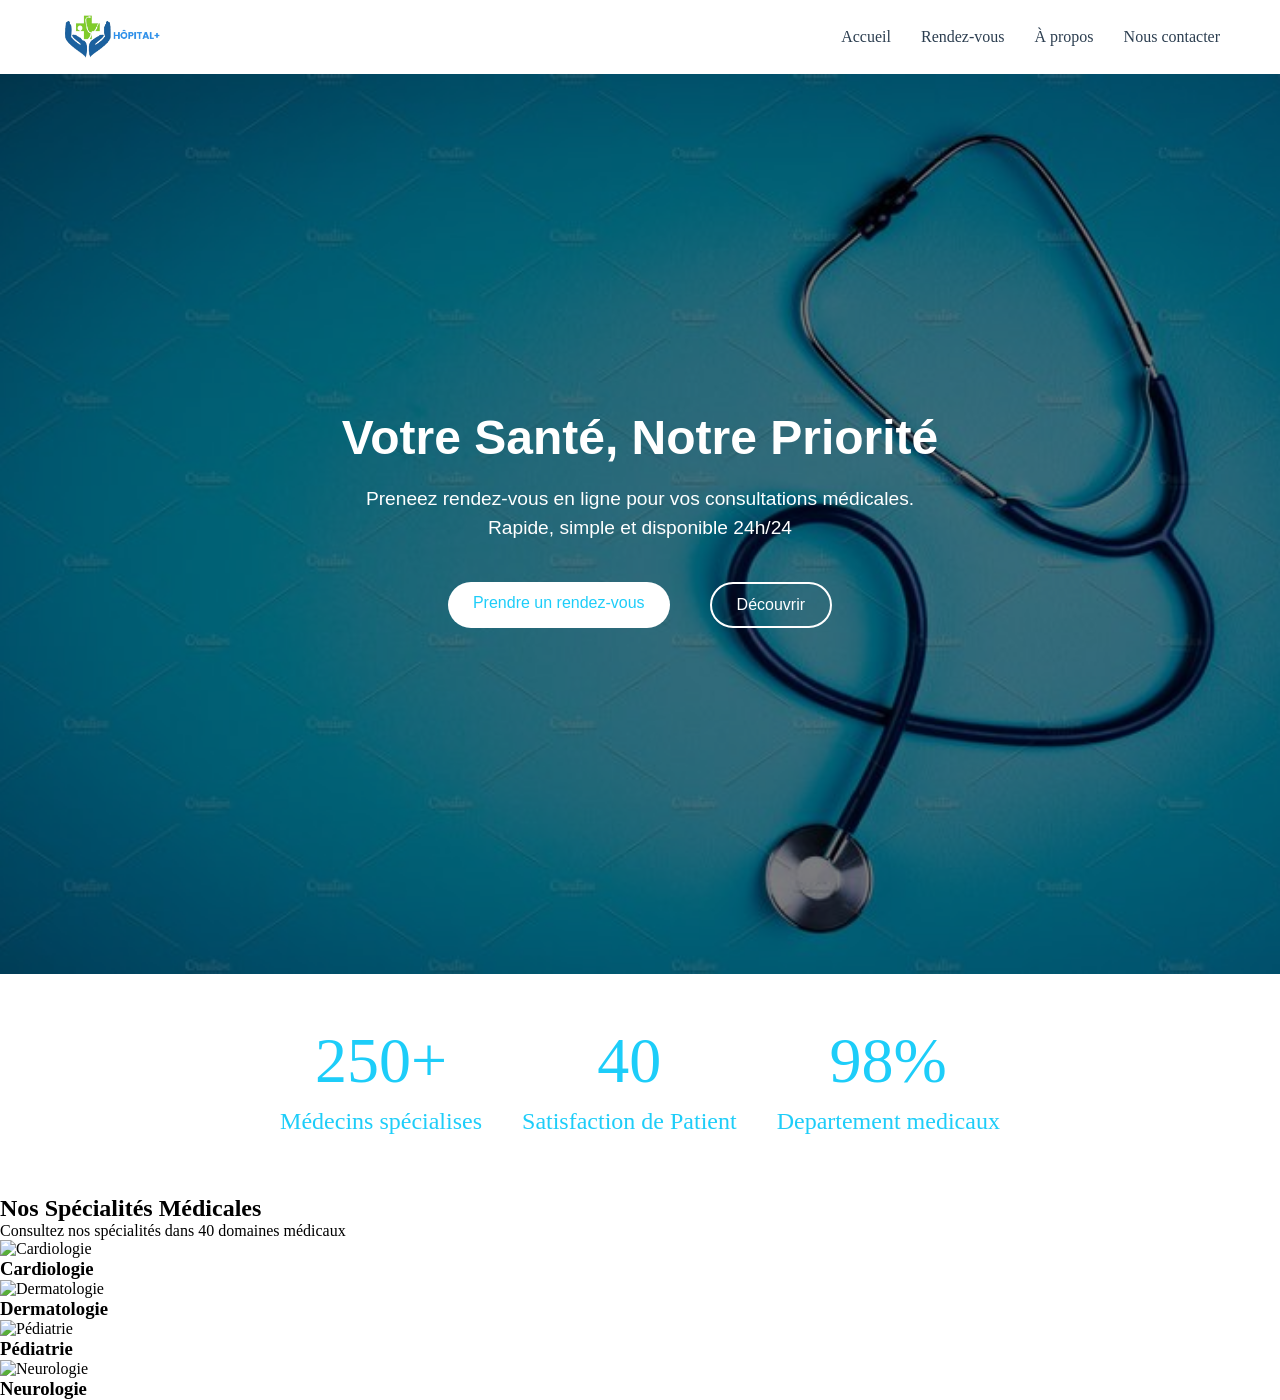
==== index.html @ 2ad8efd1 "creation de la section specialites" ====
<!DOCTYPE html>
<html lang="en">

<head>
  <meta charset="UTF-8">
  <meta name="viewport" content="width=device-width, initial-scale=1.0">
  <link rel="stylesheet" href="CSS/accueil.css">
  <title>Accueil</title>
</head>

<body>
  <header class="header">
    <div class="container">


      <div class="logo">
        <img src="IMAGES/logo-removebg-preview.png" alt="Hôpital+">
      </div>
      <nav class="navbar">
        <ul>
          <li><a href="index.html">Accueil</a></li>
          <li><a href="rendez-vous.html">Rendez-vous</a></li>
          <li><a href="a-propos.html">À propos</a></li>
          <li><a href="nous-contacter.html">Nous contacter</a></li>
        </ul>
      </nav>
    </div>
    <div class="bgimg">
      <img src="IMAGES/bgaccueil.jpg" alt="">
      <h1>Votre Santé, Notre Priorité</h1>
      <p>Preneez rendez-vous en ligne pour vos consultations médicales. Rapide, simple et disponible
        24h/24
      </p>
      <div class="buttons">
        <a href="rendezvous.html" class="rdv">Prendre un rendez-vous</a>
        <a href="apropos.html" class="dcvr">Découvrir</a>
      </div>
    </div>
  </header>
 <section class="statistiques">
    <div class="container">
      
      <div class="stats">
        <div class="stat">
          <p>250+</p>
          <span>Médecins spécialises </span>
        </div>
        <div class="stat">
          <p>40</p>
          <span>Satisfaction de Patient</span>
        </div>
        <div class="stat">
            <p>98%</p>
          <span>Departement medicaux</span>
        
        </div>
      </div>
      
      
    </div>
  </section>
  <section class="specialite">
        <h2>Nos Spécialités Médicales</h2>
        <p>Consultez nos  spécialités dans 40 domaines médicaux</p>
        <div class="specialite-container">
            <div class="specialite-item">
                <img src="IMAGES/cardiologie.jpg" alt="Cardiologie">
                <h3>Cardiologie</h3>
            </div>
            <div class="specialite-item">
                <img src="IMAGES/dermatologie.jpg" alt="Dermatologie">
                <h3>Dermatologie</h3>
            </div>
            <div class="specialite-item">
                <img src="IMAGES/pediatrie.jpg" alt="Pédiatrie">
                <h3>Pédiatrie</h3>
            </div>
            <div class="specialite-item">
                <img src="IMAGES/neurologie.jpg" alt="Neurologie">
                <h3>Neurologie</h3>
            </div>  

  </section>

</body>

</html>
---- CSS/accueil.css ----
@import url('https://fonts.googleapis.com/css2?family=Roboto:ital,wght@0,100..900;1,100..900&display=swap');
* {
  margin: 0;
  padding: 0;
  box-sizing: border-box;
}


.header {
  background-color: #ffffff;
  /* border-bottom: 1px solid #ddd; */
}


.container {
  max-width: 1200px;
  margin: 0 auto;
  padding: 10px 20px;

  display: flex;
  justify-content: space-between;
  align-items: center;
}


.logo img {
  height: 50px;
}


.navbar ul {
  list-style: none;
  display: flex;
  gap: 30px;
}

.navbar a {
  text-decoration: none;
  color: #2c3e50;
  font-size: 16px;
  transition: color 0.3s;
}

.navbar a:hover {
  color: #3498db;
}

.bgimg {
  position: relative;
  width: 100%;
  height: 100vh;
  overflow: hidden;
  font-family: Arial, sans-serif;
}


.bgimg img {
  position: absolute;
  width: 100%;
  height: 100%;
  object-fit: cover;
  top: 0;
  left: 0;
  z-index: 1;
}


.bgimg::after {
  content: "";
  position: absolute;
  width: 100%;
  height: 100%;
  top: 0;
  left: 0;
  background: rgba(0, 0, 0, 0.5);
  z-index: 2;
}

.bgimg {
  position: relative;
  width: 100%;
  height: 100vh;
  overflow: hidden;
  font-family: Arial, sans-serif;
  display: flex;
  flex-direction: column;
  justify-content: center;
  align-items: center;
}


.bgimg img {
  position: absolute;
  width: 100%;
  height: 100%;
  object-fit: cover;
  top: 0;
  left: 0;
  z-index: 1;
}

.buttons {
  display: flex;
  gap: 20px;
  justify-content: center;
}

.bgimg::after {
  content: "";
  position: absolute;
  width: 100%;
  height: 100%;
  background: rgba(0, 0, 0, 0.5);
  top: 0;
  left: 0;
  z-index: 2;
}


.bgimg h1,
.bgimg p,
.bgimg a {
  position: relative;
  z-index: 3;
  color: white;
  text-align: center;
}


.bgimg h1 {
  font-size: 3rem;
  margin-bottom: 20px;
}


.bgimg p {
  max-width: 600px;
  margin-bottom: 30px;
  font-size: 1.2rem;
  line-height: 1.5;
}

/* Liens en boutons */
.bgimg a {
  text-decoration: none;
  padding: 12px 25px;
  margin: 10px;
  border-radius: 30px;
  font-size: 1rem;
  transition: 0.3s;
  display: inline-block;
}


.rdv {
  background-color: #ffff;
  /* color: #3498db; */
  
}

.buttons a {
  color: #1DCDF9;

}
.buttons .dcvr {
  color: white;
}

.rdv:hover {
  background-color: #1DCDF9;
}


.dcvr {
  border: 2px solid white;
  color: white;
}

.dcvr:hover {
  background-color: white;
  color: #1DCDF9;
}
.statistiques {
  display: flex;
  
  flex-direction: row;
 
}

.statistiques .stats {
  text-align: center;
  display: flex;
  flex-direction: row;
  padding: 20px;
}

.statistiques .stat {
  text-align: center;
  display: flex;
  flex-direction: column;
  padding: 20px;
}
.statistiques .stat span {
 
  font-size: 1.5rem;
  color: #1DCDF9;
  margin-bottom: 10px;
}

.statistiques .stat p {
   font-size: 4rem;
  color: #1DCDF9;
  margin-bottom: 10px;
 
}
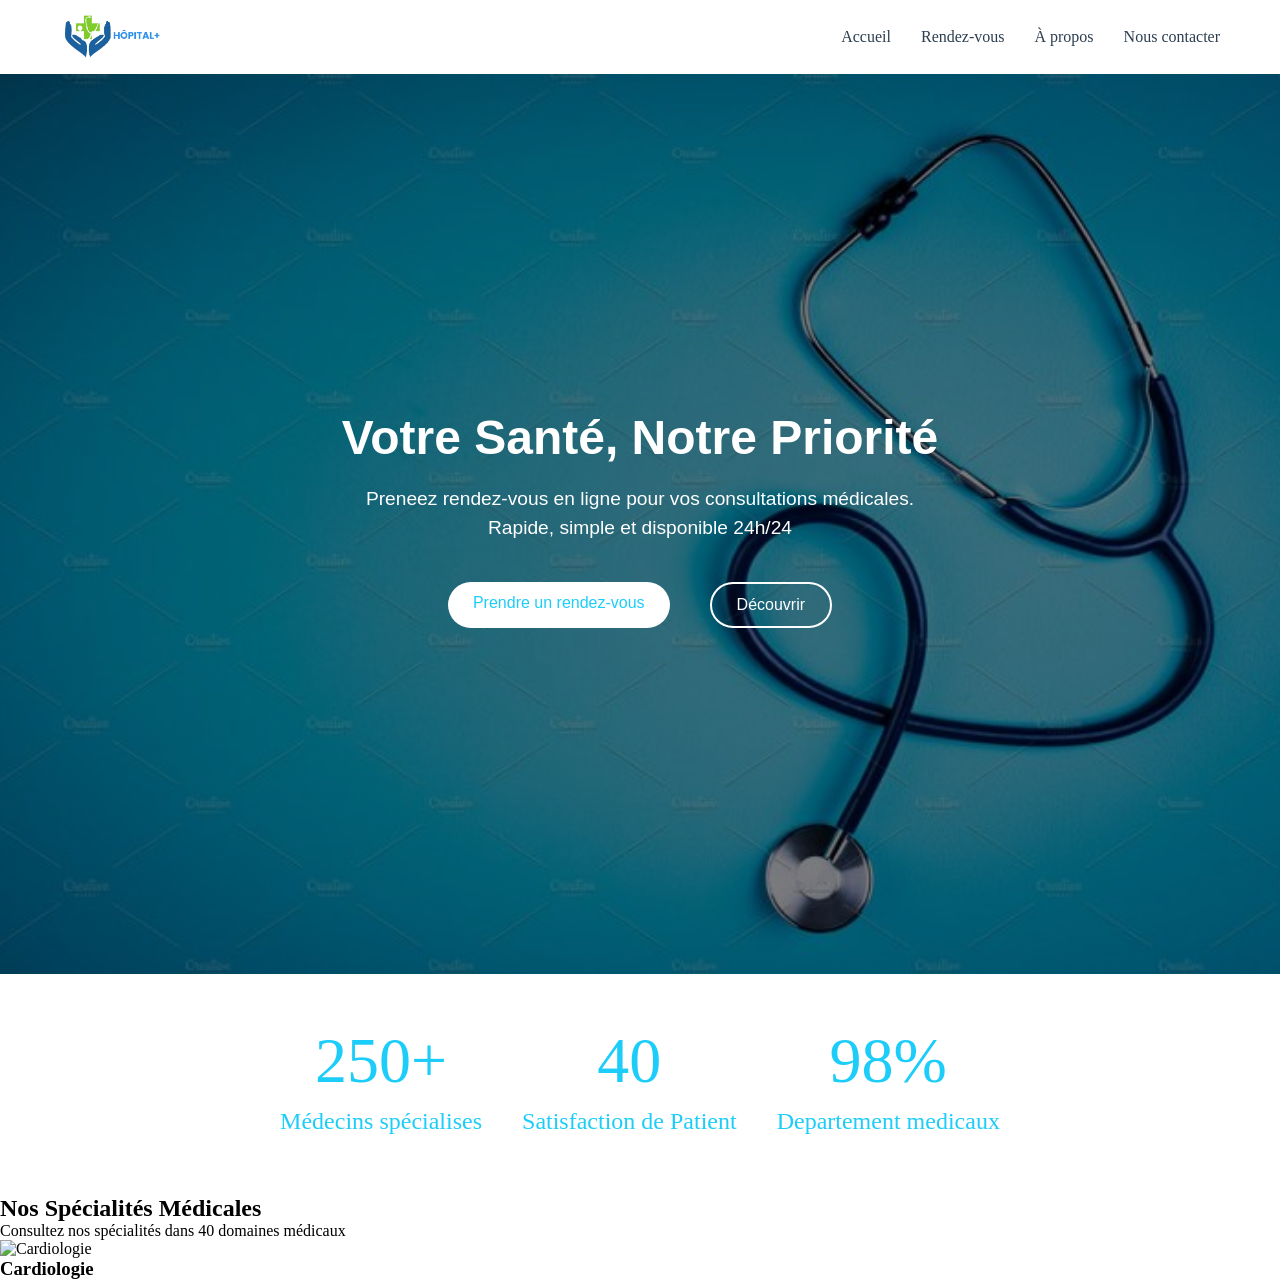
==== commit 791fd394: "la ration  la sction speccialits" ====
--- a/index.html
+++ b/index.html
@@ -67,18 +67,7 @@
                 <img src="IMAGES/cardiologie.jpg" alt="Cardiologie">
                 <h3>Cardiologie</h3>
             </div>
-            <div class="specialite-item">
-                <img src="IMAGES/dermatologie.jpg" alt="Dermatologie">
-                <h3>Dermatologie</h3>
-            </div>
-            <div class="specialite-item">
-                <img src="IMAGES/pediatrie.jpg" alt="Pédiatrie">
-                <h3>Pédiatrie</h3>
-            </div>
-            <div class="specialite-item">
-                <img src="IMAGES/neurologie.jpg" alt="Neurologie">
-                <h3>Neurologie</h3>
-            </div>  
+        </div>
 
   </section>
 
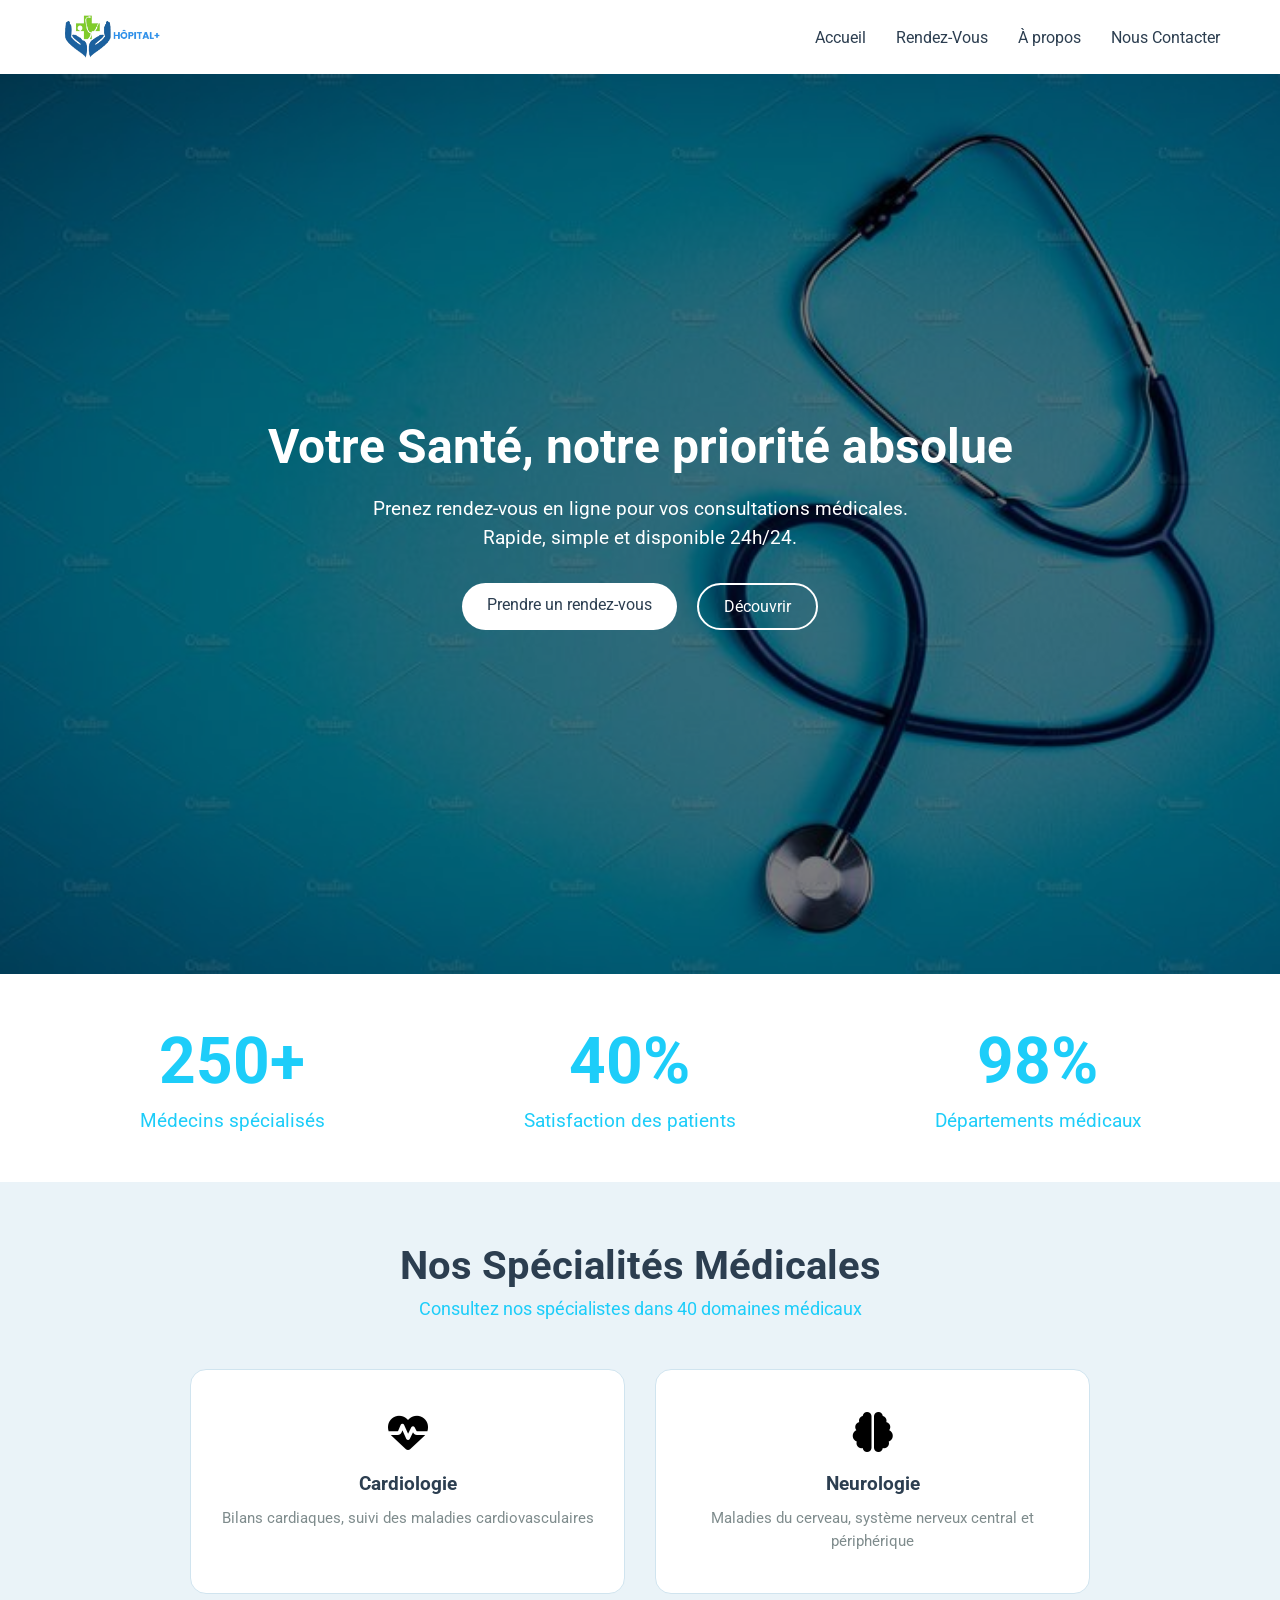
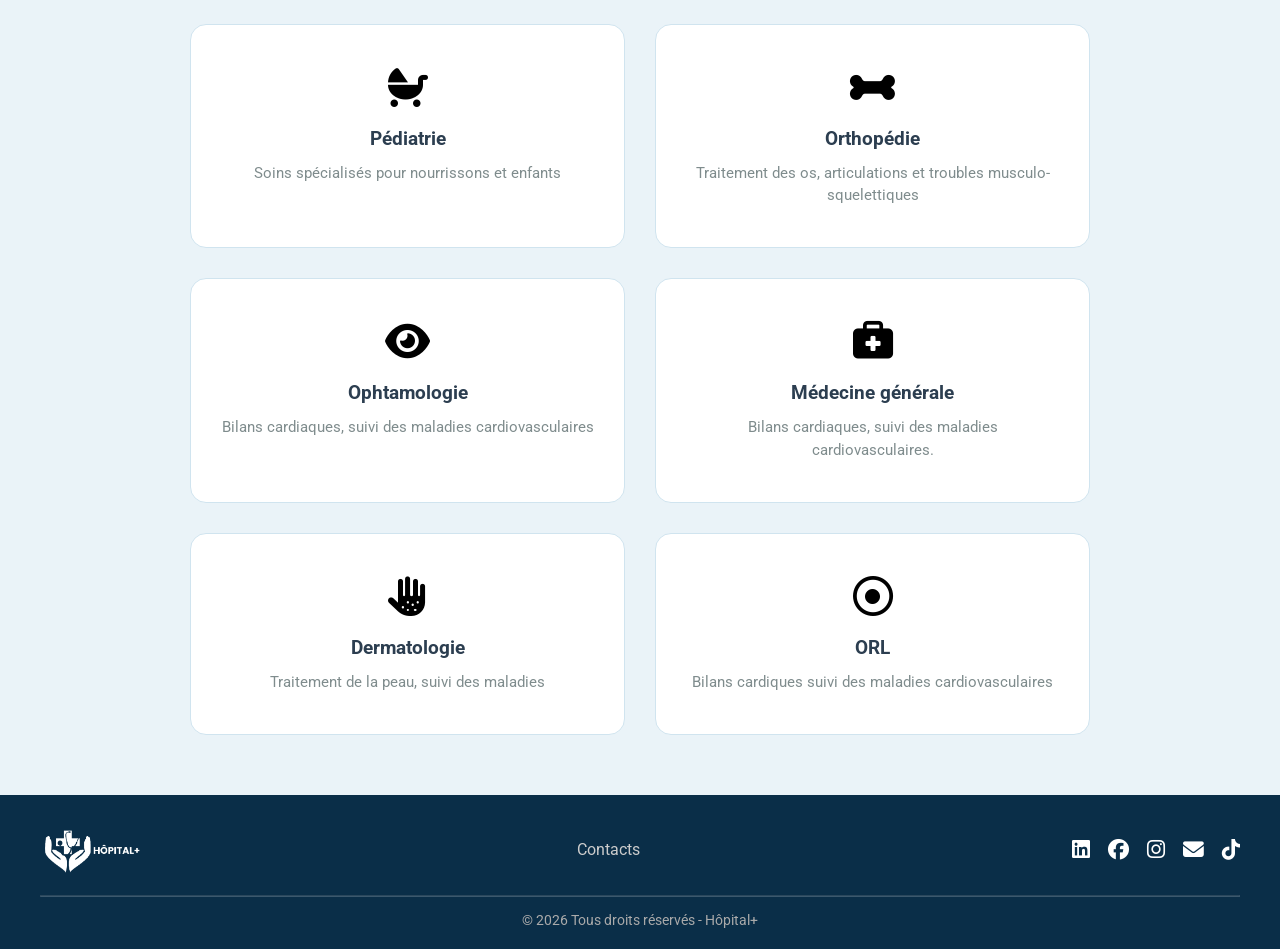
==== commit 3c6afeed: "modification des pages accueil , rendez-vous, a propos" ====
--- a/index.html
+++ b/index.html
@@ -1,9 +1,10 @@
 <!DOCTYPE html>
-<html lang="en">
+<html lang="fr">
 
 <head>
   <meta charset="UTF-8">
   <meta name="viewport" content="width=device-width, initial-scale=1.0">
+  <link rel="stylesheet" href="https://cdnjs.cloudflare.com/ajax/libs/font-awesome/6.5.0/css/all.min.css" />
   <link rel="stylesheet" href="CSS/accueil.css">
   <title>Accueil</title>
 </head>
@@ -11,65 +12,121 @@
 <body>
   <header class="header">
     <div class="container">
-
-
       <div class="logo">
         <img src="IMAGES/logo-removebg-preview.png" alt="Hôpital+">
       </div>
       <nav class="navbar">
         <ul>
           <li><a href="index.html">Accueil</a></li>
-          <li><a href="rendez-vous.html">Rendez-vous</a></li>
+          <li><a href="rendezvous.html">Rendez-Vous</a></li>
           <li><a href="a-propos.html">À propos</a></li>
-          <li><a href="nous-contacter.html">Nous contacter</a></li>
+          <li><a href="nous-contacter.html">Nous Contacter</a></li>
         </ul>
       </nav>
     </div>
     <div class="bgimg">
       <img src="IMAGES/bgaccueil.jpg" alt="">
-      <h1>Votre Santé, Notre Priorité</h1>
-      <p>Preneez rendez-vous en ligne pour vos consultations médicales. Rapide, simple et disponible
-        24h/24
-      </p>
+      <h1>Votre Santé, notre priorité absolue</h1>
+      <p>Prenez rendez-vous en ligne pour vos consultations médicales. Rapide, simple et disponible 24h/24.</p>
       <div class="buttons">
         <a href="rendezvous.html" class="rdv">Prendre un rendez-vous</a>
         <a href="apropos.html" class="dcvr">Découvrir</a>
       </div>
     </div>
   </header>
- <section class="statistiques">
+
+  <section class="statistiques">
     <div class="container">
-      
       <div class="stats">
         <div class="stat">
           <p>250+</p>
-          <span>Médecins spécialises </span>
+          <span>Médecins spécialisés</span>
         </div>
         <div class="stat">
-          <p>40</p>
-          <span>Satisfaction de Patient</span>
+          <p>40%</p>
+          <span>Satisfaction des patients</span>
         </div>
         <div class="stat">
-            <p>98%</p>
-          <span>Departement medicaux</span>
-        
+          <p>98%</p>
+          <span>Départements médicaux</span>
         </div>
       </div>
-      
-      
     </div>
   </section>
+
   <section class="specialite">
-        <h2>Nos Spécialités Médicales</h2>
-        <p>Consultez nos  spécialités dans 40 domaines médicaux</p>
-        <div class="specialite-container">
-            <div class="specialite-item">
-                <img src="IMAGES/cardiologie.jpg" alt="Cardiologie">
-                <h3>Cardiologie</h3>
-            </div>
-        </div>
+  <h2>Nos Spécialités Médicales</h2>
+  <p>Consultez nos spécialistes dans 40 domaines médicaux</p>
+  <div class="specialite-container">
 
-  </section>
+    <div class="specialite-item">
+      <span class="icon"><i class="fa-solid fa-heart-pulse"></i></span>
+      <h3>Cardiologie</h3>
+      <p>Bilans cardiaques, suivi des maladies cardiovasculaires</p>
+    </div>
+
+    <div class="specialite-item">
+      <span class="icon"><i class="fa-solid fa-brain"></i></span>
+      <h3>Neurologie</h3>
+      <p>Maladies du cerveau, système nerveux central et périphérique</p>
+    </div>
+
+    <div class="specialite-item">
+      <span class="icon"><i class="fa-solid fa-baby-carriage"></i></span>
+      <h3>Pédiatrie</h3>
+      <p>Soins spécialisés pour nourrissons et enfants</p>
+    </div>
+
+    <div class="specialite-item">
+      <span class="icon"><i class="fa-solid fa-bone"></i></span>
+      <h3>Orthopédie</h3>
+      <p>Traitement des os, articulations et troubles musculo-squelettiques</p>
+    </div>
+
+
+    <div class="specialite-item">
+      <span class="icon"><i class="fa-solid fa-eye"></i></span>
+      <h3>Ophtamologie</h3>
+      <p>Bilans cardiaques, suivi des maladies cardiovasculaires</p>
+    </div>
+    <div class="specialite-item">
+      <span class="icon"><i class="fa-solid fa-briefcase-medical"></i></span>
+      <h3>Médecine générale</h3>
+      <p>Bilans cardiaques, suivi des maladies cardiovasculaires.</p>
+    </div>
+    <div class="specialite-item">
+      <span class="icon"><i class="fa-solid fa-hand-dots"></i></span>
+      <h3>Dermatologie</h3>
+      <p>Traitement de la peau, suivi des maladies</p>
+    </div>
+    <div class="specialite-item">
+      <span class="icon"><i class="fa-regular fa-circle-dot"></i></span>
+      <h3>ORL</h3>
+      <p>Bilans cardiques suivi des maladies cardiovasculaires</p>
+    </div>
+
+  </div>
+</section>
+ <!-- FOOTER -->
+  <footer class="footer">
+    <div class="footer-container">
+      <div class="footer-logo">
+        <img src="IMAGES/logo-removebg-preview.png" alt="Hôpital+">
+      </div>
+      <div class="footer-links">
+        <span>Contacts</span>
+      </div>
+      <div class="footer-socials">
+        <a href="#"><i class="fa-brands fa-linkedin"></i></a>
+        <a href="#"><i class="fa-brands fa-facebook"></i></a>
+        <a href="#"><i class="fa-brands fa-instagram"></i></a>
+        <a href="#"><i class="fa-solid fa-envelope"></i></a>
+        <a href="#"><i class="fa-brands fa-tiktok"></i></a>
+      </div>
+    </div>
+    <hr>
+    <p class="footer-copy">&copy; 2026 Tous droits réservés - Hôpital+</p>
+  </footer>
 
 </body>
 
--- a/CSS/accueil.css
+++ b/CSS/accueil.css
@@ -1,32 +1,28 @@
-@import url('https://fonts.googleapis.com/css2?family=Roboto:ital,wght@0,100..900;1,100..900&display=swap');
+@import url("https://fonts.googleapis.com/css2?family=Roboto:ital,wght@0,100..900;1,100..900&display=swap");
+
 * {
   margin: 0;
   padding: 0;
   box-sizing: border-box;
-}
-
+  font-family: "Roboto", sans-serif;
+}
 
 .header {
   background-color: #ffffff;
-  /* border-bottom: 1px solid #ddd; */
-}
-
+}
 
 .container {
   max-width: 1200px;
   margin: 0 auto;
   padding: 10px 20px;
-
   display: flex;
   justify-content: space-between;
   align-items: center;
 }
-
 
 .logo img {
   height: 50px;
 }
-
 
 .navbar ul {
   list-style: none;
@@ -42,7 +38,7 @@
 }
 
 .navbar a:hover {
-  color: #3498db;
+  color: #1dcdf9;
 }
 
 .bgimg {
@@ -50,9 +46,11 @@
   width: 100%;
   height: 100vh;
   overflow: hidden;
-  font-family: Arial, sans-serif;
-}
-
+  display: flex;
+  flex-direction: column;
+  justify-content: center;
+  align-items: center;
+}
 
 .bgimg img {
   position: absolute;
@@ -63,7 +61,6 @@
   left: 0;
   z-index: 1;
 }
-
 
 .bgimg::after {
   content: "";
@@ -76,63 +73,20 @@
   z-index: 2;
 }
 
+.bgimg h1,
+.bgimg p,
 .bgimg {
   position: relative;
-  width: 100%;
-  height: 100vh;
-  overflow: hidden;
-  font-family: Arial, sans-serif;
-  display: flex;
-  flex-direction: column;
-  justify-content: center;
-  align-items: center;
-}
-
-
-.bgimg img {
-  position: absolute;
-  width: 100%;
-  height: 100%;
-  object-fit: cover;
-  top: 0;
-  left: 0;
-  z-index: 1;
-}
-
-.buttons {
-  display: flex;
-  gap: 20px;
-  justify-content: center;
-}
-
-.bgimg::after {
-  content: "";
-  position: absolute;
-  width: 100%;
-  height: 100%;
-  background: rgba(0, 0, 0, 0.5);
-  top: 0;
-  left: 0;
-  z-index: 2;
-}
-
-
-.bgimg h1,
-.bgimg p,
-.bgimg a {
-  position: relative;
   z-index: 3;
   color: white;
   text-align: center;
 }
-
 
 .bgimg h1 {
   font-size: 3rem;
   margin-bottom: 20px;
 }
 
-
 .bgimg p {
   max-width: 600px;
   margin-bottom: 30px;
@@ -140,34 +94,32 @@
   line-height: 1.5;
 }
 
-/* Liens en boutons */
+.buttons {
+  display: flex;
+  gap: 20px;
+  justify-content: center;
+  position: relative;
+  z-index: 3;
+}
+
 .bgimg a {
   text-decoration: none;
   padding: 12px 25px;
-  margin: 10px;
   border-radius: 30px;
   font-size: 1rem;
   transition: 0.3s;
   display: inline-block;
 }
 
-
-.rdv {
-  background-color: #ffff;
-  /* color: #3498db; */
-  
-}
-
-.buttons a {
-  color: #1DCDF9;
-
-}
-.buttons .dcvr {
-  color: white;
-}
+.rdv{
+  background-color: #ffffff;
+  color: #2c3e50;
+}
+
 
 .rdv:hover {
-  background-color: #1DCDF9;
+  background-color: #1dcdf9;
+  color: #ffffff;
 }
 
 
@@ -178,38 +130,202 @@
 
 .dcvr:hover {
   background-color: white;
+  color: #1dcdf9;
+}
+
+.statistiques {
+  padding: 40px 20px;
+}
+
+.statistiques .container {
+  justify-content: center;
+}
+
+.statistiques .stats {
+  display: flex;
+  flex-direction: row;
+  justify-content: space-around;
+  align-items: center;
+  width: 100%;
+  gap: 40px;
+}
+
+.statistiques .stat {
+  text-align: center;
+  display: flex;
+  flex-direction: column;
+  align-items: center;
+}
+
+.statistiques .stat p {
+  font-size: 4rem;
+  color: #1dcdf9;
+  margin-bottom: 10px;
+  font-weight: 700;
+}
+
+.statistiques .stat span {
+  font-size: 1.2rem;
+  color: #1dcdf9;
+}
+
+
+.specialite {
+  background-color: #eaf3f8;
+  padding: 60px 20px;
+  text-align: center;
+}
+
+.specialite h2 {
+  font-size: 2.5rem;
+  color: #2c3e50;
+  margin-bottom: 10px;
+}
+
+.specialite > p {
+  font-size: 1.1rem;
   color: #1DCDF9;
-}
-.statistiques {
-  display: flex;
-  
-  flex-direction: row;
- 
-}
-
-.statistiques .stats {
-  text-align: center;
-  display: flex;
-  flex-direction: row;
-  padding: 20px;
-}
-
-.statistiques .stat {
-  text-align: center;
-  display: flex;
-  flex-direction: column;
-  padding: 20px;
-}
-.statistiques .stat span {
- 
-  font-size: 1.5rem;
+  margin-bottom: 50px;
+}
+
+.specialite-container {
+  display: grid;
+  grid-template-columns: repeat(2, 1fr);
+  gap: 30px;
+  max-width: 900px;
+  margin: 0 auto;
+}
+
+.specialite-item {
+  background-color: #ffffff;
+  border: 1px solid #d0e4ef;
+  border-radius: 16px;
+  padding: 40px 30px;
+  text-align: center;
+  transition: transform 0.3s, box-shadow 0.3s;
+}
+
+.specialite-item:hover {
+  transform: translateY(-5px);
+  box-shadow: 0 8px 20px rgba(29, 205, 249, 0.15);
+}
+
+.specialite-item .icon {
+  font-size: 2.5rem;
+  display: block;
+  margin-bottom: 15px;
+  filter: grayscale(30%);
+}
+
+.specialite-item h3 {
+  font-size: 1.2rem;
+  font-weight: 700;
+  color: #2c3e50;
+  margin-bottom: 12px;
+}
+
+.specialite-item p {
+  font-size: 0.95rem;
+  color: #7f8c8d;
+  line-height: 1.5;
+}
+
+/* CTA */
+.cta {
+  background-color: #0d3b5e;
+  color: white;
+  text-align: center;
+  padding: 80px 20px;
+}
+
+.cta h2 {
+  font-size: 2.5rem;
+  font-weight: 700;
+  margin-bottom: 15px;
+}
+
+.cta p {
+  font-size: 1.2rem;
+  font-weight: 600;
+  margin-bottom: 40px;
+}
+
+.cta-btn {
+  display: inline-block;
+  background-color: white;
+  color: #0d3b5e;
+  padding: 16px 60px;
+  border-radius: 30px;
+  font-size: 1.1rem;
+  text-decoration: none;
+  transition: 0.3s;
+}
+
+.cta-btn:hover {
+  background-color: #1DCDF9;
+  color: white;
+}
+
+/* FOOTER */
+.footer {
+  background-color: #0a2e48;
+  color: white;
+  padding: 30px 40px 20px;
+}
+
+.footer-container {
+  display: flex;
+  justify-content: space-between;
+  align-items: center;
+  flex-wrap: wrap;
+  gap: 20px;
+  margin-bottom: 20px;
+}
+
+.footer-logo {
+  display: flex;
+  align-items: center;
+  gap: 10px;
+}
+
+.footer-logo img {
+  height: 50px;
+  filter: brightness(0) invert(1);
+}
+
+.footer-logo span {
+  font-size: 1.2rem;
+  font-weight: 700;
+  color: white;
+}
+
+.footer-links span {
+  font-size: 1rem;
+  color: #ccc;
+}
+
+.footer-socials {
+  display: flex;
+  gap: 18px;
+}
+
+.footer-socials a {
+  color: white;
+  font-size: 1.3rem;
+  transition: color 0.3s;
+}
+
+.footer-socials a:hover {
   color: #1DCDF9;
-  margin-bottom: 10px;
-}
-
-.statistiques .stat p {
-   font-size: 4rem;
-  color: #1DCDF9;
-  margin-bottom: 10px;
- 
-}
+}
+
+.footer hr {
+  border-color: rgba(255,255,255,0.2);
+  margin-bottom: 15px;
+}
+
+.footer-copy {
+  text-align: center;
+  font-size: 0.9rem;
+  color: #aaa;
+}
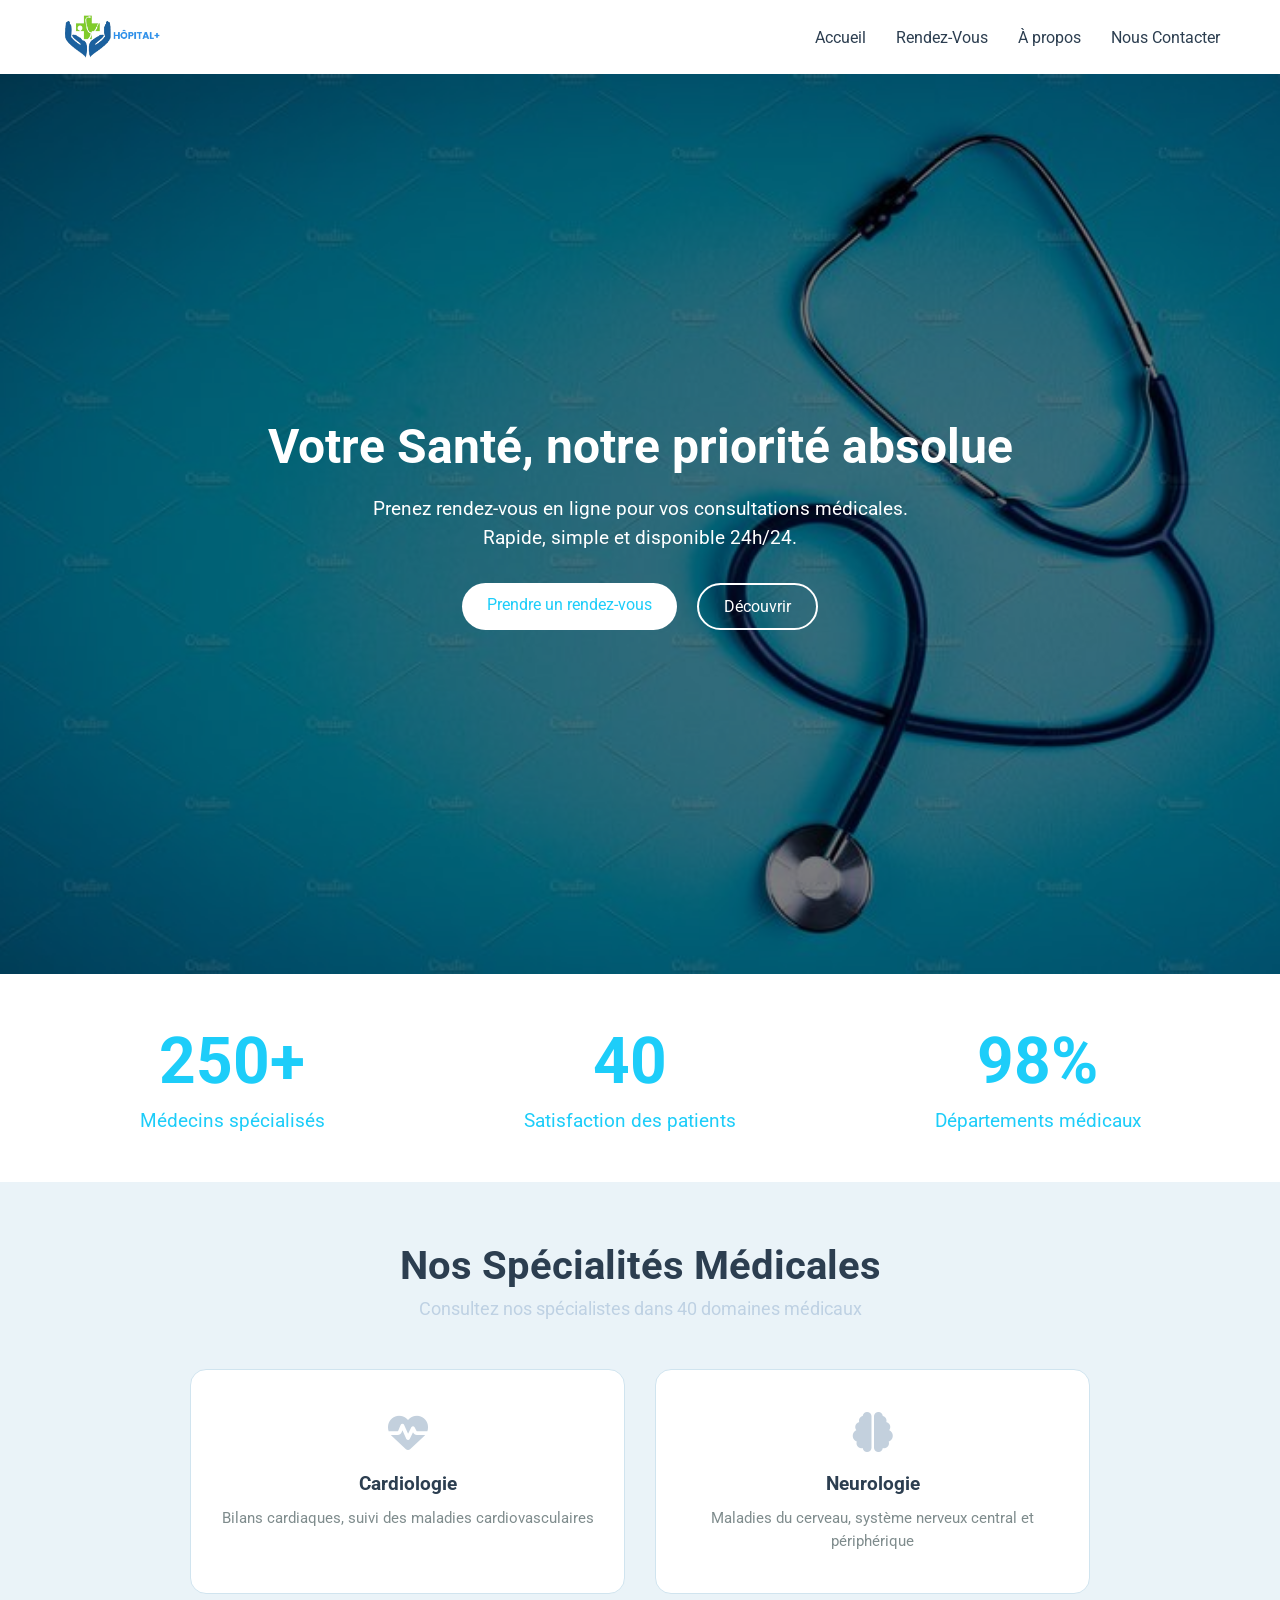
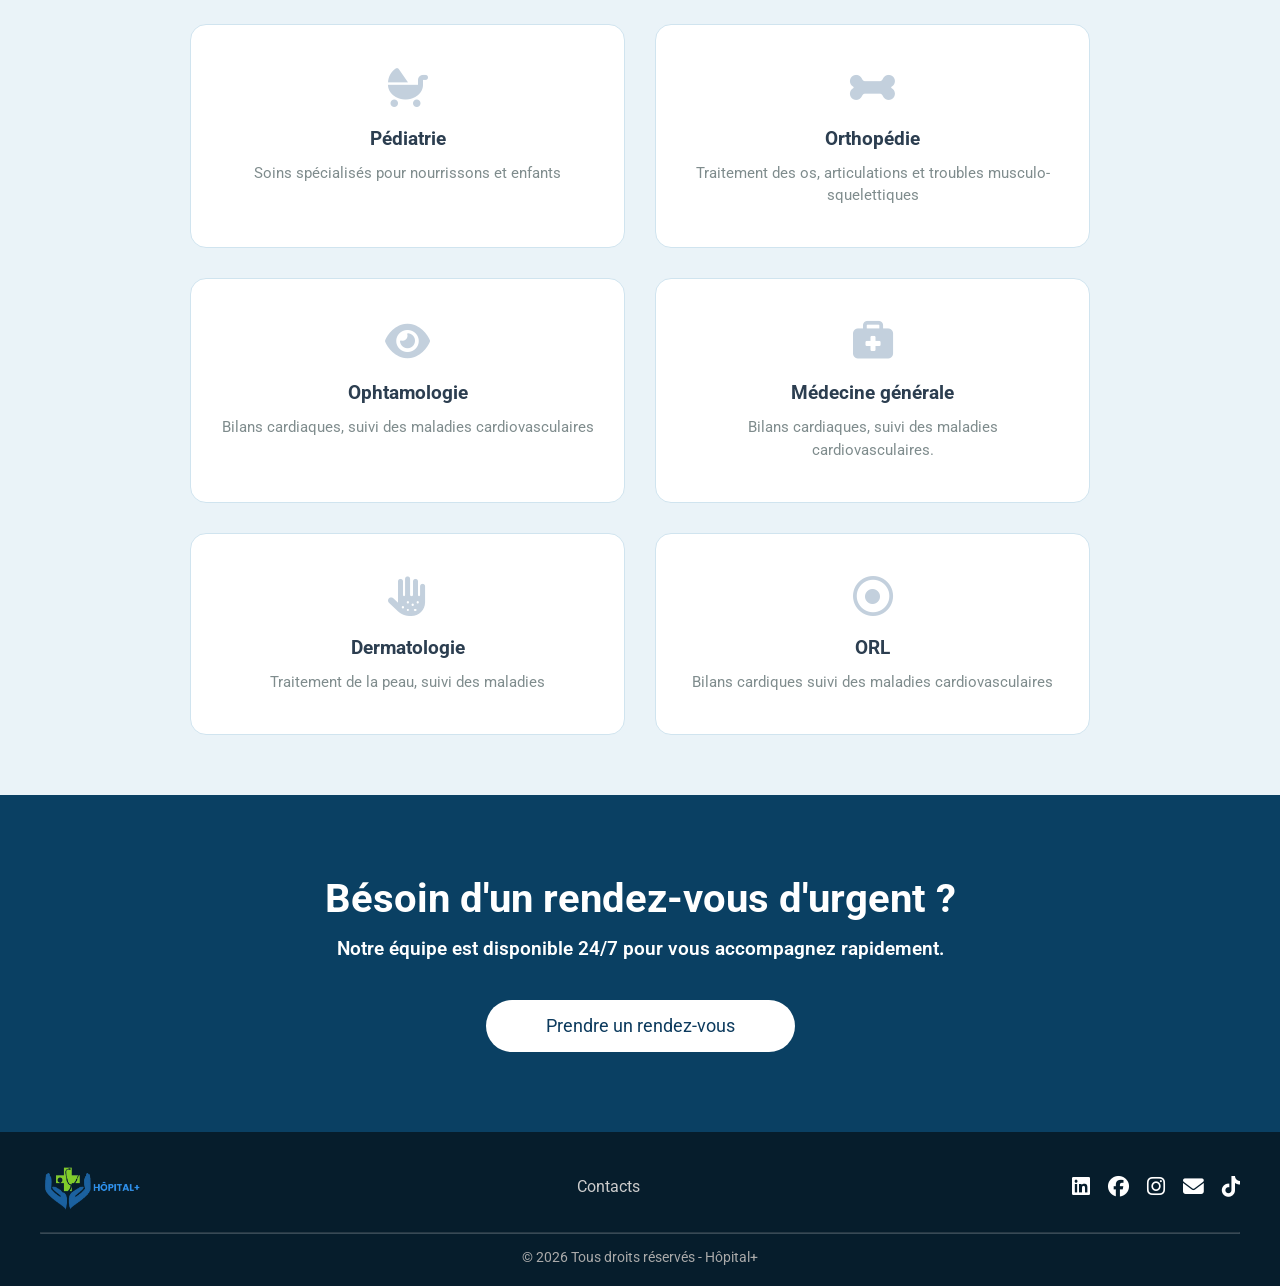
==== commit b99e1ee8: "correction du Footer de l'index.html" ====
--- a/index.html
+++ b/index.html
@@ -19,8 +19,8 @@
         <ul>
           <li><a href="index.html">Accueil</a></li>
           <li><a href="rendezvous.html">Rendez-Vous</a></li>
-          <li><a href="a-propos.html">À propos</a></li>
-          <li><a href="nous-contacter.html">Nous Contacter</a></li>
+          <li><a href="apropos.html">À propos</a></li>
+          <li><a href="nouscontacter.html">Nous Contacter</a></li>
         </ul>
       </nav>
     </div>
@@ -43,7 +43,7 @@
           <span>Médecins spécialisés</span>
         </div>
         <div class="stat">
-          <p>40%</p>
+          <p>40</p>
           <span>Satisfaction des patients</span>
         </div>
         <div class="stat">
@@ -107,6 +107,13 @@
 
   </div>
 </section>
+<section class="urgence">
+  <div>
+    <h3>Bésoin d'un rendez-vous d'urgent ?</h3>
+    <p>Notre équipe est disponible 24/7 pour vous accompagnez rapidement.</p>
+  </div>
+  <a href="#" class="cta-btn">Prendre un rendez-vous</a>
+</section>
  <!-- FOOTER -->
   <footer class="footer">
     <div class="footer-container">
--- a/CSS/accueil.css
+++ b/CSS/accueil.css
@@ -88,10 +88,13 @@
 }
 
 .bgimg p {
+ 
   max-width: 600px;
   margin-bottom: 30px;
   font-size: 1.2rem;
   line-height: 1.5;
+ 
+  
 }
 
 .buttons {
@@ -113,7 +116,7 @@
 
 .rdv{
   background-color: #ffffff;
-  color: #2c3e50;
+   color:  #1dcdf9;
 }
 
 
@@ -184,7 +187,7 @@
 
 .specialite > p {
   font-size: 1.1rem;
-  color: #1DCDF9;
+  color: #bed1e3;
   margin-bottom: 50px;
 }
 
@@ -215,6 +218,7 @@
   display: block;
   margin-bottom: 15px;
   filter: grayscale(30%);
+  color: #bed1e3;
 }
 
 .specialite-item h3 {
@@ -266,9 +270,33 @@
   color: white;
 }
 
+/* URGENCE */
+.urgence {
+  background-color: rgb(10, 64, 99);
+  color: white;
+  text-align: center;
+  padding: 80px 20px;
+}
+
+.urgence div {
+  margin-bottom: 40px;
+}
+
+.urgence h3 {
+  font-size: 2.5rem;
+  font-weight: 700;
+  margin-bottom: 15px;
+}
+
+.urgence p {
+  font-size: 1.2rem;
+  font-weight: 600;
+  margin-bottom: 40px;
+}
+
 /* FOOTER */
 .footer {
-  background-color: #0a2e48;
+  background-color: rgb(6, 29, 44);
   color: white;
   padding: 30px 40px 20px;
 }
@@ -290,7 +318,7 @@
 
 .footer-logo img {
   height: 50px;
-  filter: brightness(0) invert(1);
+  
 }
 
 .footer-logo span {
